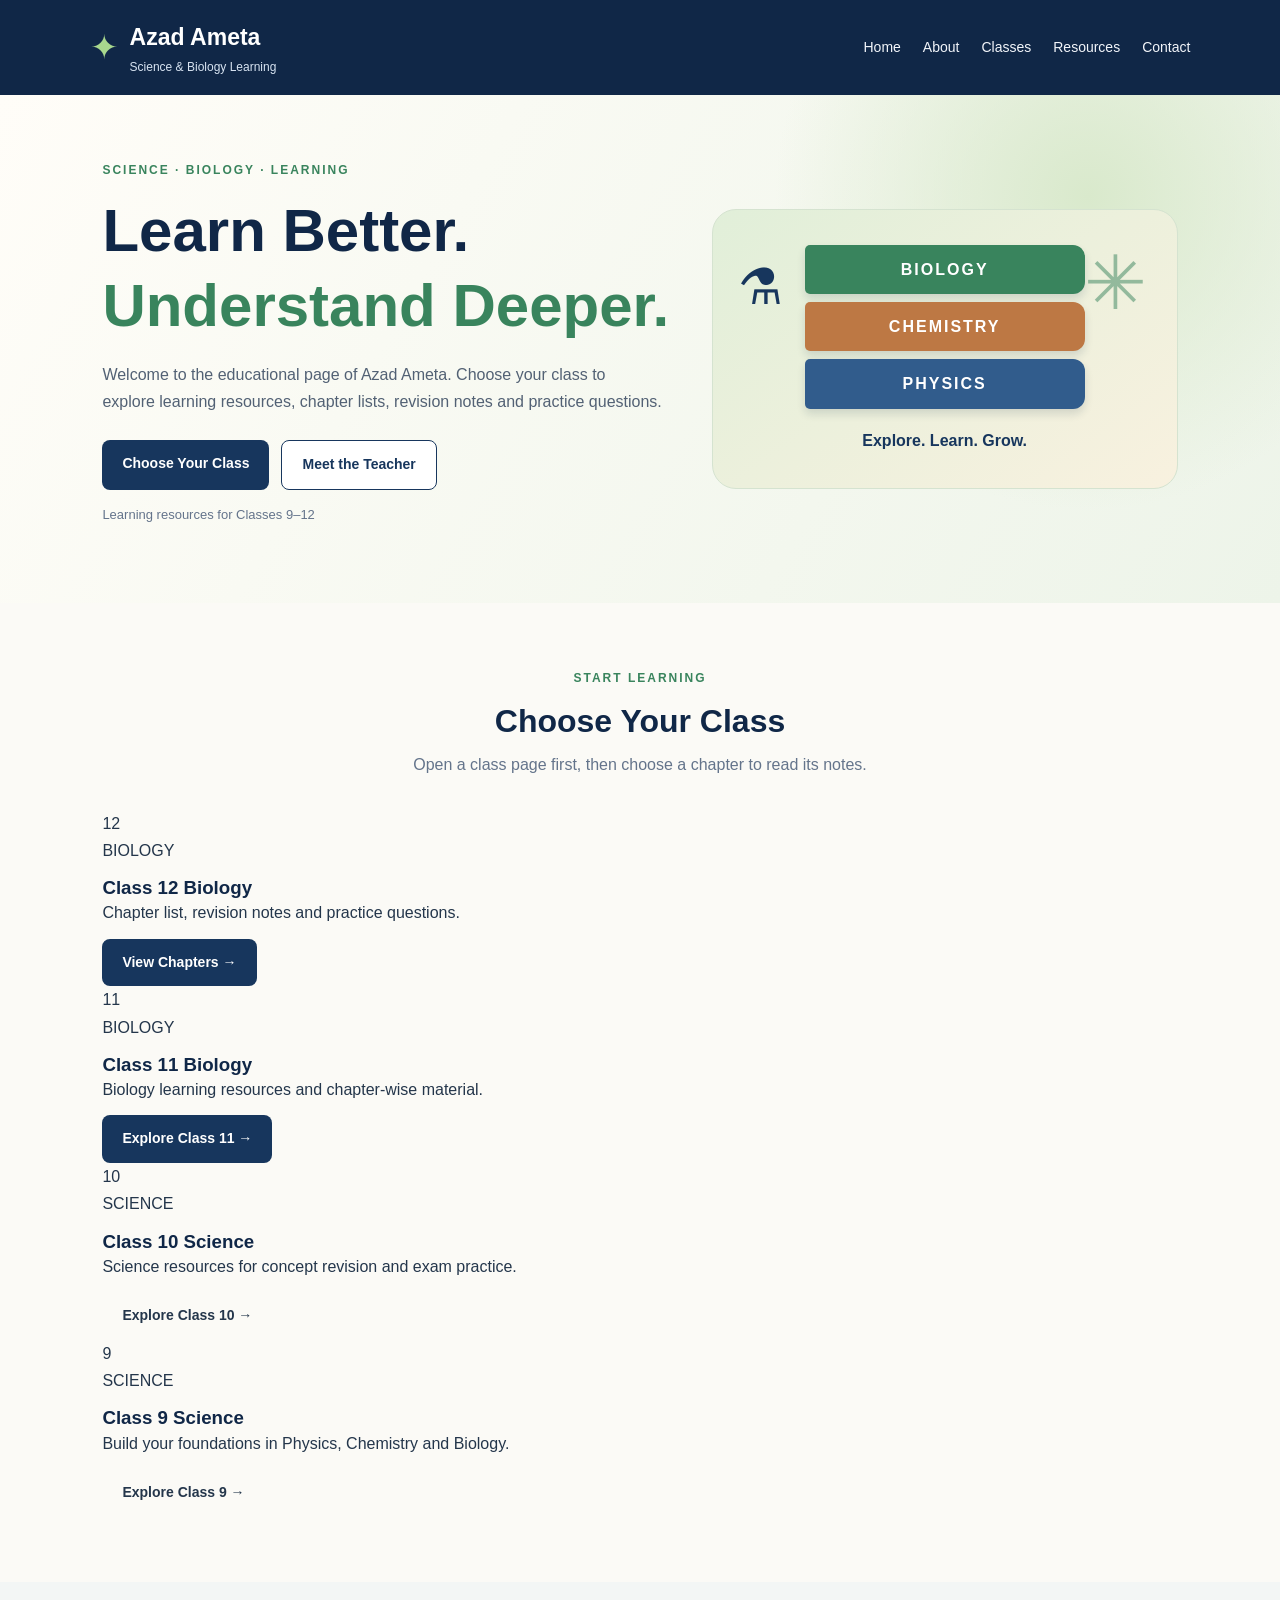
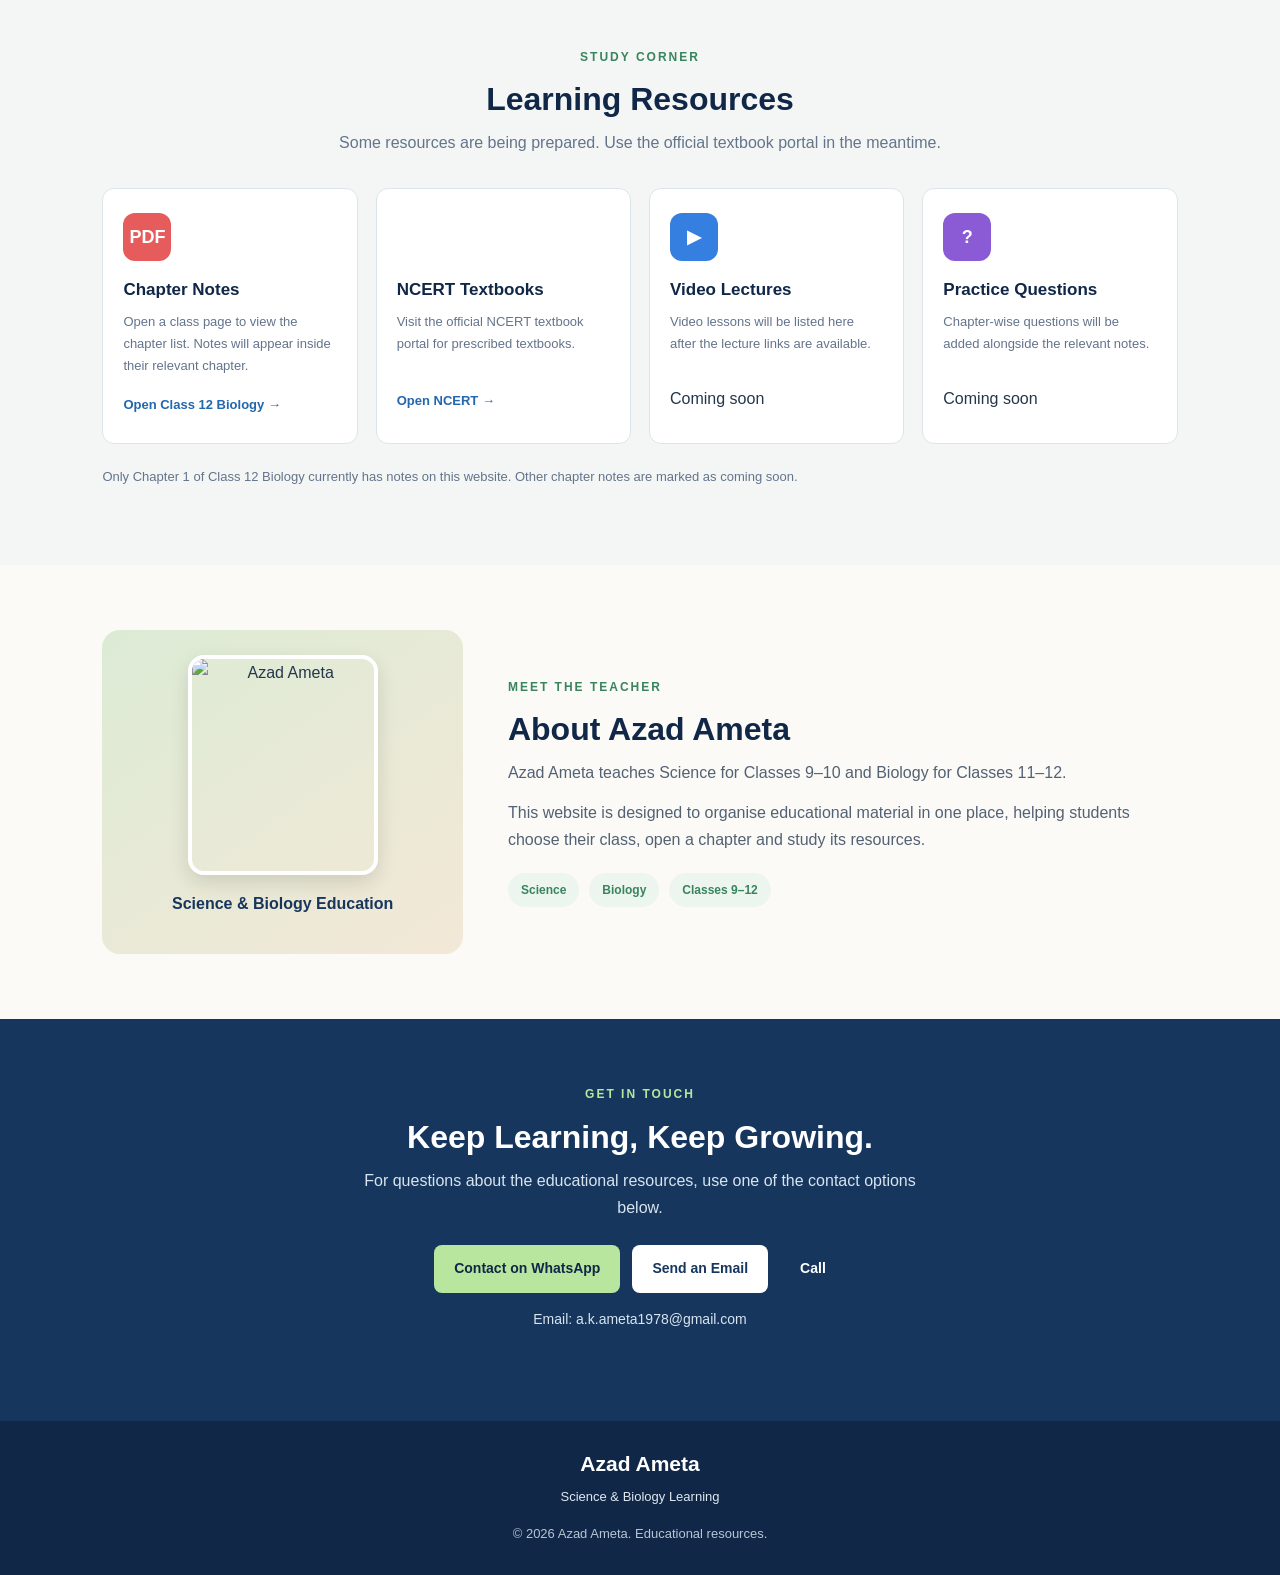
==== index.html @ 843b646a "Add files via upload" ====
<!DOCTYPE html>
<html lang="en">
<head>
    <meta charset="UTF-8">
    <meta name="viewport" content="width=device-width, initial-scale=1.0">
    <title>Azad Ameta | Science &amp; Biology Learning</title>
    <meta name="description" content="Educational resources for Class 9 and 10 Science and Class 11 and 12 Biology by Azad Ameta.">
    <link rel="stylesheet" href="style.css">
</head>
<body>
    <header class="navbar">
        <a class="brand" href="index.html" aria-label="Azad Ameta home">
            <span class="brand-icon" aria-hidden="true">✦</span>
            <span><strong>Azad Ameta</strong><small>Science &amp; Biology Learning</small></span>
        </a>
        <nav class="nav-links" aria-label="Main navigation">
            <a href="#home">Home</a>
            <a href="#about">About</a>
            <a href="#classes">Classes</a>
            <a href="#resources">Resources</a>
            <a href="#contact">Contact</a>
        </nav>
    </header>

    <main>
        <section class="hero" id="home">
            <div class="hero-content">
                <p class="eyebrow">SCIENCE · BIOLOGY · LEARNING</p>
                <h1>Learn Better.<br><span>Understand Deeper.</span></h1>
                <p class="hero-text">Welcome to the educational page of Azad Ameta. Choose your class to explore learning resources, chapter lists, revision notes and practice questions.</p>
                <div class="hero-buttons">
                    <a class="button primary" href="#classes">Choose Your Class</a>
                    <a class="button secondary" href="#about">Meet the Teacher</a>
                </div>
                <p class="hero-note">Learning resources for Classes 9–12</p>
            </div>
            <div class="hero-art" aria-label="Science and Biology themed illustration">
                <span class="orbit" aria-hidden="true">✳</span>
                <div class="book book-one">BIOLOGY</div>
                <div class="book book-two">CHEMISTRY</div>
                <div class="book book-three">PHYSICS</div>
                <span class="science-symbol" aria-hidden="true">⚗</span>
                <p>Explore. Learn. Grow.</p>
            </div>
        </section>

        <section class="section" id="classes">
            <div class="section-heading">
                <p class="eyebrow">START LEARNING</p>
                <h2>Choose Your Class</h2>
                <p>Open a class page first, then choose a chapter to read its notes.</p>
            </div>
            <div class="class-grid">
                <article class="class-card class-biology">
                    <div class="class-number">12</div>
                    <p class="card-kicker">BIOLOGY</p>
                    <h3>Class 12 Biology</h3>
                    <p>Chapter list, revision notes and practice questions.</p>
                    <a class="button primary" href="class12-biology.html">View Chapters <span aria-hidden="true">→</span></a>
                </article>
                <article class="class-card class-biology">
                    <div class="class-number">11</div>
                    <p class="card-kicker">BIOLOGY</p>
                    <h3>Class 11 Biology</h3>
                    <p>Biology learning resources and chapter-wise material.</p>
                    <a class="button primary" href="class11-biology.html">Explore Class 11 <span aria-hidden="true">→</span></a>
                </article>
                <article class="class-card class-science">
                    <div class="class-number">10</div>
                    <p class="card-kicker">SCIENCE</p>
                    <h3>Class 10 Science</h3>
                    <p>Science resources for concept revision and exam practice.</p>
                    <a class="button blue-button" href="class10-science.html">Explore Class 10 <span aria-hidden="true">→</span></a>
                </article>
                <article class="class-card class-science">
                    <div class="class-number">9</div>
                    <p class="card-kicker">SCIENCE</p>
                    <h3>Class 9 Science</h3>
                    <p>Build your foundations in Physics, Chemistry and Biology.</p>
                    <a class="button blue-button" href="class9-science.html">Explore Class 9 <span aria-hidden="true">→</span></a>
                </article>
            </div>
        </section>

        <section class="section resources-section" id="resources">
            <div class="section-heading">
                <p class="eyebrow">STUDY CORNER</p>
                <h2>Learning Resources</h2>
                <p>Some resources are being prepared. Use the official textbook portal in the meantime.</p>
            </div>
            <div class="resource-grid">
                <article class="resource-card">
                    <div class="resource-icon pdf-icon">PDF</div>
                    <h3>Chapter Notes</h3>
                    <p>Open a class page to view the chapter list. Notes will appear inside their relevant chapter.</p>
                    <a class="text-link" href="class12-biology.html">Open Class 12 Biology →</a>
                </article>
                <article class="resource-card">
                    <div class="resource-icon book-icon">✦</div>
                    <h3>NCERT Textbooks</h3>
                    <p>Visit the official NCERT textbook portal for prescribed textbooks.</p>
                    <a class="text-link" href="https://ncert.nic.in/textbook.php" target="_blank" rel="noopener noreferrer">Open NCERT →</a>
                </article>
                <article class="resource-card">
                    <div class="resource-icon video-icon">▶</div>
                    <h3>Video Lectures</h3>
                    <p>Video lessons will be listed here after the lecture links are available.</p>
                    <span class="coming-soon">Coming soon</span>
                </article>
                <article class="resource-card">
                    <div class="resource-icon question-icon">?</div>
                    <h3>Practice Questions</h3>
                    <p>Chapter-wise questions will be added alongside the relevant notes.</p>
                    <span class="coming-soon">Coming soon</span>
                </article>
            </div>
            <p class="notice">Only Chapter 1 of Class 12 Biology currently has notes on this website. Other chapter notes are marked as coming soon.</p>
        </section>

        <section class="section about-section" id="about">
            <div class="about-visual">
                <img src="images/azad-ameta.jpg" alt="Azad Ameta" class="teacher-photo">
                <p>Science &amp; Biology Education</p>
            </div>
            <div class="about-content">
                <p class="eyebrow">MEET THE TEACHER</p>
                <h2>About Azad Ameta</h2>
                <p>Azad Ameta teaches Science for Classes 9–10 and Biology for Classes 11–12.</p>
                <p>This website is designed to organise educational material in one place, helping students choose their class, open a chapter and study its resources.</p>
                <div class="teacher-tags"><span>Science</span><span>Biology</span><span>Classes 9–12</span></div>
            </div>
        </section>

        <section class="contact-section" id="contact">
            <p class="eyebrow">GET IN TOUCH</p>
            <h2>Keep Learning, Keep Growing.</h2>
            <p>For questions about the educational resources, use one of the contact options below.</p>
            <div class="contact-buttons">
                <a class="button light-button" href="https://wa.me/919982940990" target="_blank" rel="noopener noreferrer">Contact on WhatsApp</a>
                <a class="button email-button" href="mailto:a.k.ameta1978@gmail.com">Send an Email</a>
                <a class="button outline-light-button" href="tel:+919982940990">Call</a>
            </div>
            <p class="contact-email">Email: <a href="mailto:a.k.ameta1978@gmail.com">a.k.ameta1978@gmail.com</a></p>
        </section>
    </main>

    <footer class="footer">
        <a class="footer-brand" href="index.html">Azad Ameta</a>
        <p>Science &amp; Biology Learning</p>
        <p class="copyright">© <span class="current-year">2026</span> Azad Ameta. Educational resources.</p>
    </footer>
    <script src="script.js"></script>
</body>
</html>
---- style.css ----
/* General settings */
* {
    margin: 0;
    padding: 0;
    box-sizing: border-box;
}

:root {
    --navy: #17365d;
    --navy-dark: #102747;
    --green: #39845d;
    --light-green: #edf6ee;
    --cream: #fbfaf6;
    --text: #24364b;
    --muted: #64748b;
    --border: #dce5e9;
    --white: #ffffff;
}

html {
    scroll-behavior: smooth;
    scroll-padding-top: 20px;
}

body {
    font-family: Arial, Helvetica, sans-serif;
    background: var(--cream);
    color: var(--text);
    line-height: 1.7;
}

a {
    color: inherit;
    text-decoration: none;
}

h1, h2, h3 {
    line-height: 1.25;
    color: var(--navy-dark);
}

p {
    margin-bottom: 12px;
}

section {
    scroll-margin-top: 20px;
}

/* Navigation bar */
.navbar {
    background: var(--navy-dark);
    color: var(--white);
    padding: 18px 7%;
    display: flex;
    justify-content: space-between;
    align-items: center;
    gap: 24px;
    flex-wrap: wrap;
}

.brand {
    display: flex;
    align-items: center;
    gap: 12px;
}

.brand-icon {
    font-size: 34px;
    color: #a8d88e;
}

.brand strong {
    display: block;
    font-size: 23px;
}

.brand small {
    display: block;
    color: #d7e3f1;
    font-size: 12px;
}

.navbar nav {
    display: flex;
    gap: 22px;
    flex-wrap: wrap;
}

.navbar nav a {
    font-size: 14px;
    color: #f2f5fa;
    transition: color 0.2s;
}

.navbar nav a:hover {
    color: #b9e69f;
}

/* Hero section */
.hero {
    min-height: 440px;
    padding: 65px 8%;
    display: grid;
    grid-template-columns: 1.1fr 0.9fr;
    align-items: center;
    gap: 40px;
    background:
        radial-gradient(circle at 85% 20%, #d9e9cc 0, transparent 27%),
        linear-gradient(120deg, #fffdf8, #edf4e9);
    overflow: hidden;
}

.hero-content {
    max-width: 650px;
}

.eyebrow {
    color: var(--green);
    font-size: 12px;
    font-weight: bold;
    letter-spacing: 2px;
    margin-bottom: 12px;
}

.hero h1 {
    font-size: clamp(38px, 5vw, 60px);
    margin-bottom: 18px;
}

.hero h1 span {
    color: var(--green);
}

.hero-text {
    max-width: 560px;
    color: #526174;
    font-size: 16px;
}

.hero-buttons {
    display: flex;
    gap: 12px;
    flex-wrap: wrap;
    margin: 25px 0 14px;
}

.button {
    display: inline-block;
    padding: 12px 20px;
    border-radius: 8px;
    font-weight: bold;
    font-size: 14px;
    text-align: center;
    transition: transform 0.2s, background 0.2s;
}

.button:hover {
    transform: translateY(-2px);
}

.primary {
    color: var(--white);
    background: var(--navy);
}

.primary:hover {
    background: var(--green);
}

.secondary {
    border: 1px solid var(--navy);
    color: var(--navy);
    background: var(--white);
}

.hero-note {
    font-size: 13px;
    color: var(--muted);
}

/* Decorative science illustration made with CSS */
.hero-art {
    min-height: 280px;
    position: relative;
    border-radius: 24px;
    background: linear-gradient(145deg, #e1efd9, #f8f1df);
    border: 1px solid #d5e3d0;
    display: flex;
    flex-direction: column;
    justify-content: center;
    align-items: center;
    gap: 8px;
    padding: 25px;
}

.orbit {
    font-size: 75px;
    color: var(--green);
    position: absolute;
    top: 10px;
    right: 30px;
    opacity: 0.5;
}

.book {
    width: min(80%, 280px);
    padding: 11px;
    border-radius: 5px 12px 12px 5px;
    color: var(--white);
    text-align: center;
    font-weight: bold;
    letter-spacing: 2px;
    box-shadow: 0 5px 8px #18334a24;
}

.book-one {
    background: #39845d;
}

.book-two {
    background: #bd7844;
}

.book-three {
    background: #315c8c;
}

.science-symbol {
    position: absolute;
    left: 25px;
    top: 35px;
    font-size: 50px;
    color: var(--navy);
}

.hero-art p {
    margin: 10px 0 0;
    color: var(--navy);
    font-weight: bold;
}

/* Common section styles */
.section {
    padding: 65px 8%;
}

.section-heading {
    text-align: center;
    margin-bottom: 32px;
}

.section-heading h2,
.about-content h2,
.contact-section h2 {
    font-size: 32px;
    margin-bottom: 10px;
}

.section-heading > p:last-child {
    color: var(--muted);
}

/* Subject cards */
.subject-grid {
    display: grid;
    grid-template-columns: repeat(2, minmax(0, 1fr));
    gap: 22px;
}

.subject-card {
    display: flex;
    align-items: flex-start;
    gap: 20px;
    padding: 28px;
    border: 1px solid var(--border);
    border-radius: 14px;
    background: var(--white);
}

.biology {
    background: var(--light-green);
    border-color: #cce3ce;
}

.science {
    background: #edf5fc;
    border-color: #cddff2;
}

.subject-icon {
    flex-shrink: 0;
    width: 58px;
    height: 58px;
    display: grid;
    place-items: center;
    border-radius: 50%;
    color: var(--white);
    background: var(--green);
    font-size: 28px;
}

.science .subject-icon {
    background: #397fbd;
}

.subject-card h3 {
    font-size: 20px;
}

.subject-name {
    color: var(--green);
    font-weight: bold;
    margin: 4px 0 12px;
}

.subject-card ul {
    padding-left: 20px;
    margin-bottom: 16px;
    color: #526174;
    font-size: 14px;
}

.text-link {
    display: inline-block;
    color: #2367ad;
    font-size: 13px;
    font-weight: bold;
    margin: 5px 12px 3px 0;
}

.text-link:hover {
    color: var(--green);
    text-decoration: underline;
}

/* Study resources */
.resources-section {
    background: #f3f6f5;
}

.resource-grid {
    display: grid;
    grid-template-columns: repeat(4, minmax(0, 1fr));
    gap: 18px;
}

.resource-card {
    background: var(--white);
    border: 1px solid var(--border);
    border-radius: 12px;
    padding: 24px 20px;
    transition: transform 0.2s, box-shadow 0.2s;
}

.resource-card:hover {
    transform: translateY(-4px);
    box-shadow: 0 12px 24px #10274710;
}

.resource-icon {
    width: 48px;
    height: 48px;
    border-radius: 12px;
    display: grid;
    place-items: center;
    color: var(--white);
    font-size: 18px;
    font-weight: bold;
    margin-bottom: 18px;
}

.pdf-icon {
    background: #e65b5b;
}

.video-icon {
    background: #347fe0;
}

.question-icon {
    background: #8b5bd6;
}

.material-icon {
    background: var(--green);
}

.resource-card h3 {
    font-size: 17px;
    margin-bottom: 10px;
}

.resource-card p {
    color: var(--muted);
    font-size: 13px;
    min-height: 62px;
}

.notice {
    font-size: 13px;
    color: var(--muted);
    margin-top: 22px;
}

/* Teacher profile */
.about-section {
    display: grid;
    grid-template-columns: 0.7fr 1.3fr;
    gap: 45px;
    align-items: center;
}

.about-visual {
    min-height: 260px;
    border-radius: 18px;
    background: linear-gradient(145deg, #dcebd5, #f3e8d7);
    display: flex;
    flex-direction: column;
    align-items: center;
    justify-content: center;
    padding: 25px;
    text-align: center;
}

.profile-placeholder {
    width: 135px;
    height: 135px;
    border-radius: 50%;
    background: var(--navy);
    color: var(--white);
    display: grid;
    place-items: center;
    font-size: 42px;
    font-weight: bold;
    border: 6px solid #ffffffb8;
    margin-bottom: 15px;
}

.about-visual p {
    font-weight: bold;
    color: var(--navy);
}

.about-content > p:not(.eyebrow) {
    color: #526174;
}

.teacher-tags {
    display: flex;
    flex-wrap: wrap;
    gap: 10px;
    margin-top: 20px;
}

.teacher-tags span {
    background: var(--light-green);
    color: var(--green);
    border-radius: 20px;
    padding: 7px 13px;
    font-size: 12px;
    font-weight: bold;
}

/* Contact section */
.contact-section {
    text-align: center;
    background: var(--navy);
    color: var(--white);
    padding: 65px 8%;
}

.contact-section h2 {
    color: var(--white);
}

.contact-section .eyebrow {
    color: #b9e69f;
}

.contact-section > p:not(.eyebrow) {
    max-width: 600px;
    margin: 0 auto 24px;
    color: #d8e4f0;
}

.light-button {
    background: #b9e69f;
    color: var(--navy-dark);
}

.light-button:hover {
    background: var(--white);
}

/* Footer */
.footer {
    text-align: center;
    background: var(--navy-dark);
    color: #e0e8f1;
    padding: 25px 8%;
}

.footer-brand {
    color: var(--white);
    font-size: 21px;
    font-weight: bold;
}

.footer p {
    font-size: 13px;
    margin: 5px 0;
}

.copyright {
    color: #b7c5d6;
    margin-top: 15px !important;
}

/* Mobile and tablet layout */
@media (max-width: 950px) {
    .navbar {
        justify-content: center;
    }

    .navbar nav {
        justify-content: center;
        gap: 14px;
    }

    .hero {
        grid-template-columns: 1fr;
        padding: 45px 6%;
    }

    .hero-art {
        min-height: 240px;
    }

    .resource-grid {
        grid-template-columns: repeat(2, minmax(0, 1fr));
    }

    .about-section {
        grid-template-columns: 1fr;
    }

    .about-visual {
        min-height: 210px;
    }
}

@media (max-width: 600px) {
    .navbar {
        padding: 18px 5%;
    }

    .navbar nav {
        gap: 10px 16px;
    }

    .navbar nav a {
        font-size: 12px;
    }

    .brand strong {
        font-size: 21px;
    }

    .hero {
        padding: 38px 6%;
    }

    .hero h1 {
        font-size: 38px;
    }

    .hero-art {
        min-height: 220px;
    }

    .section {
        padding: 45px 6%;
    }

    .section-heading h2,
    .about-content h2,
    .contact-section h2 {
        font-size: 27px;
    }

    .subject-grid,
    .resource-grid {
        grid-template-columns: 1fr;
    }

    .subject-card {
        padding: 20px;
        gap: 14px;
    }

    .subject-icon {
        width: 45px;
        height: 45px;
        font-size: 22px;
    }

    .subject-card h3 {
        font-size: 18px;
    }

    .resource-card p {
        min-height: auto;
    }

    .contact-section {
        padding: 45px 6%;
    }
}
/* Contact buttons */
.contact-buttons {
    display: flex;
    justify-content: center;
    align-items: center;
    flex-wrap: wrap;
    gap: 12px;
    margin: 24px 0 15px;
}

.email-button {
    background: #ffffff;
    color: #17365d;
}

.email-button:hover {
    background: #edf6ee;
}

.contact-email {
    font-size: 14px;
    overflow-wrap: anywhere;
}
.teacher-photo {
    width: 190px;
    height: 220px;
    object-fit: cover;
    object-position: center 25%;
    border-radius: 16px;
    border: 4px solid white;
    box-shadow: 0 8px 20px rgba(0, 0, 0, 0.12);
    margin-bottom: 15px;
}

.about-visual {
    min-height: 300px;
    border-radius: 18px;
    background: linear-gradient(145deg, #dcebd5, #f3e8d7);
    display: flex;
    flex-direction: column;
    align-items: center;
    justify-content: center;
    padding: 25px;
    text-align: center;
}
/* Chapter Notes Section */
.chapter-notes {
    background: #f3f6f5;
}

.notes-content {
    max-width: 850px;
    margin: 0 auto;
}

.notes-block {
    background: #ffffff;
    border: 1px solid #dce5e9;
    border-radius: 12px;
    padding: 25px;
    margin-bottom: 20px;
}

.notes-block h3 {
    color: #17365d;
    font-size: 21px;
    margin-bottom: 15px;
}

.notes-block h4 {
    color: #39845d;
    margin: 15px 0 8px;
}

.notes-block p {
    color: #526174;
    margin-bottom: 12px;
}

.notes-block ul {
    padding-left: 22px;
    color: #526174;
}

.notes-block li {
    margin-bottom: 10px;
}

.revision-box {
    background: #edf6ee;
    border-color: #cce3ce;
}

.revision-box p {
    font-weight: bold;
    color: #245b3d;
    margin-bottom: 6px;
}

.notes-block details {
    border-top: 1px solid #dce5e9;
    padding: 14px 0;
}

.notes-block summary {
    color: #17365d;
    font-weight: bold;
    cursor: pointer;
}

.notes-block details p {
    margin: 12px 0 0;
}

.official-resource {
    background: #17365d;
    color: #ffffff;
    padding: 28px;
    border-radius: 12px;
    text-align: center;
    margin-top: 25px;
}

.official-resource h3 {
    color: #ffffff;
    margin-bottom: 10px;
}

.official-resource p {
    color: #e0e8f1;
}

.notes-disclaimer {
    font-size: 12px;
    color: #64748b;
    margin-top: 18px;
}
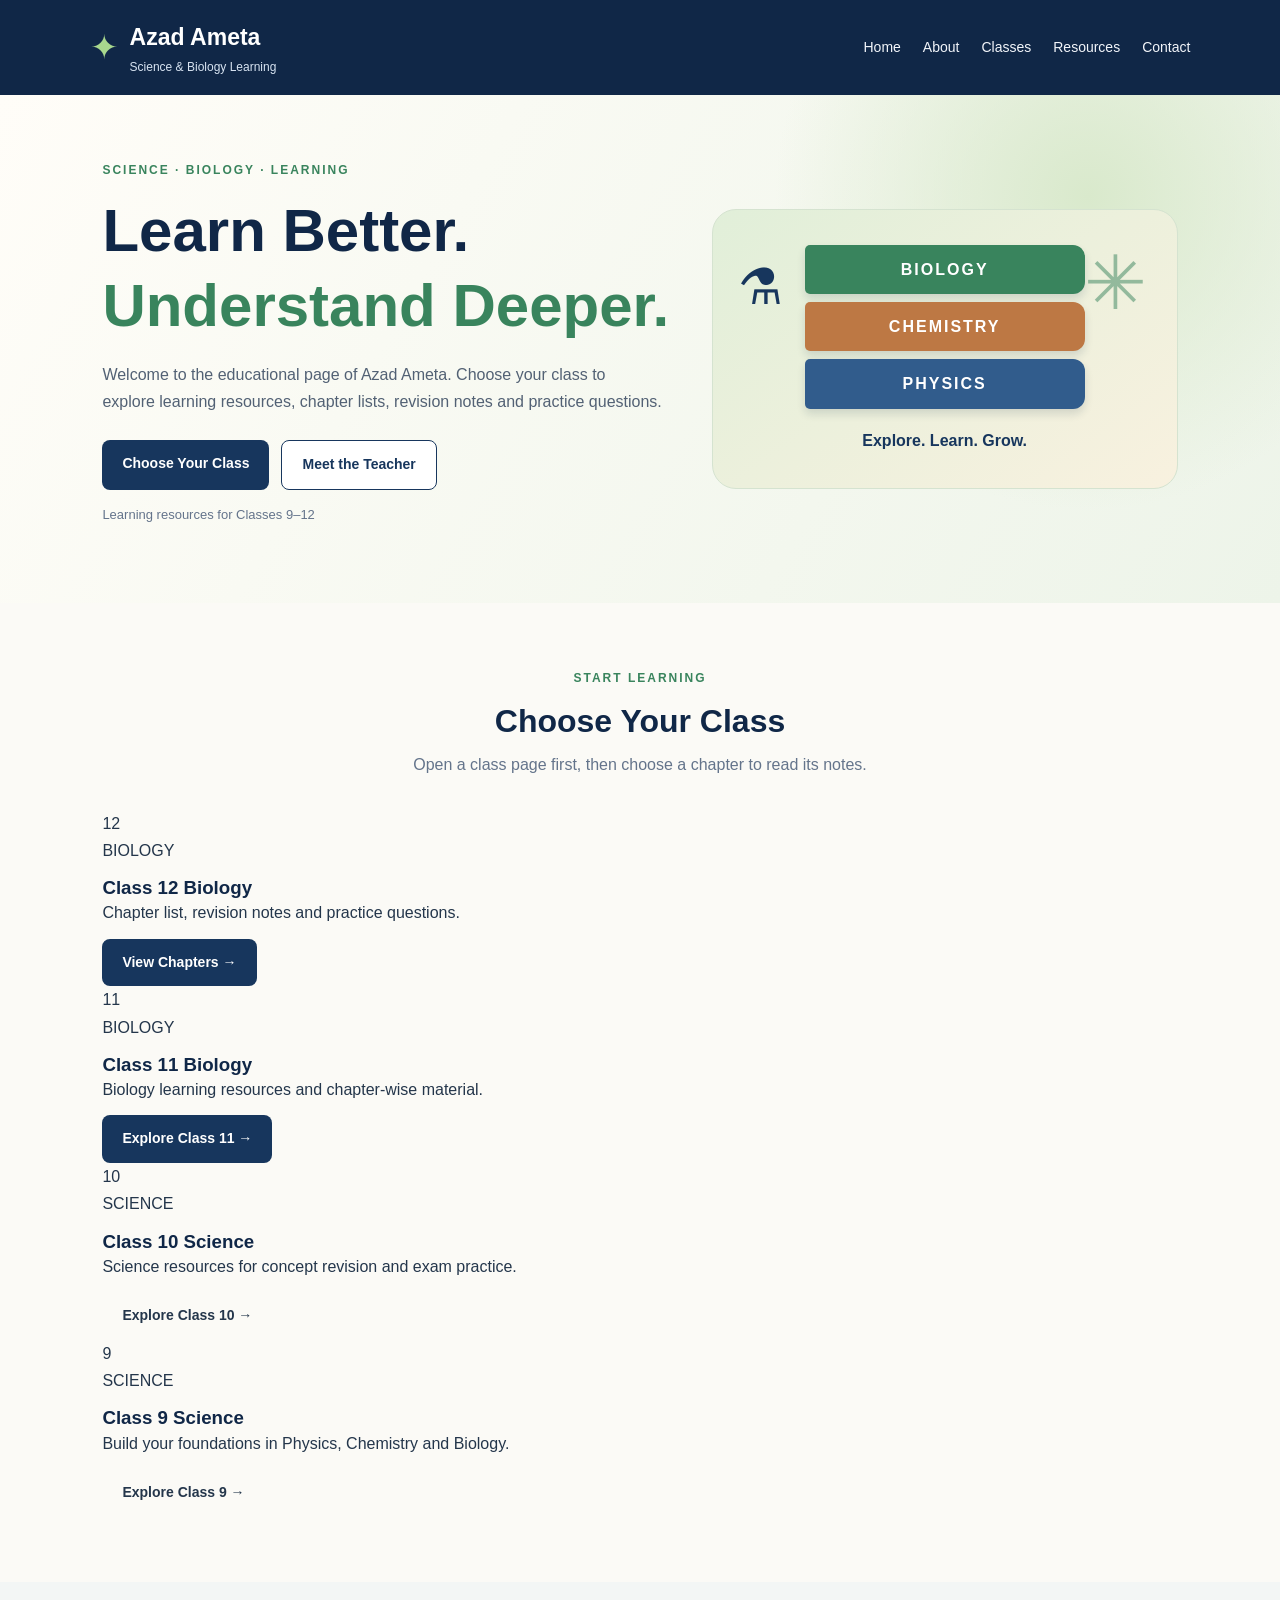
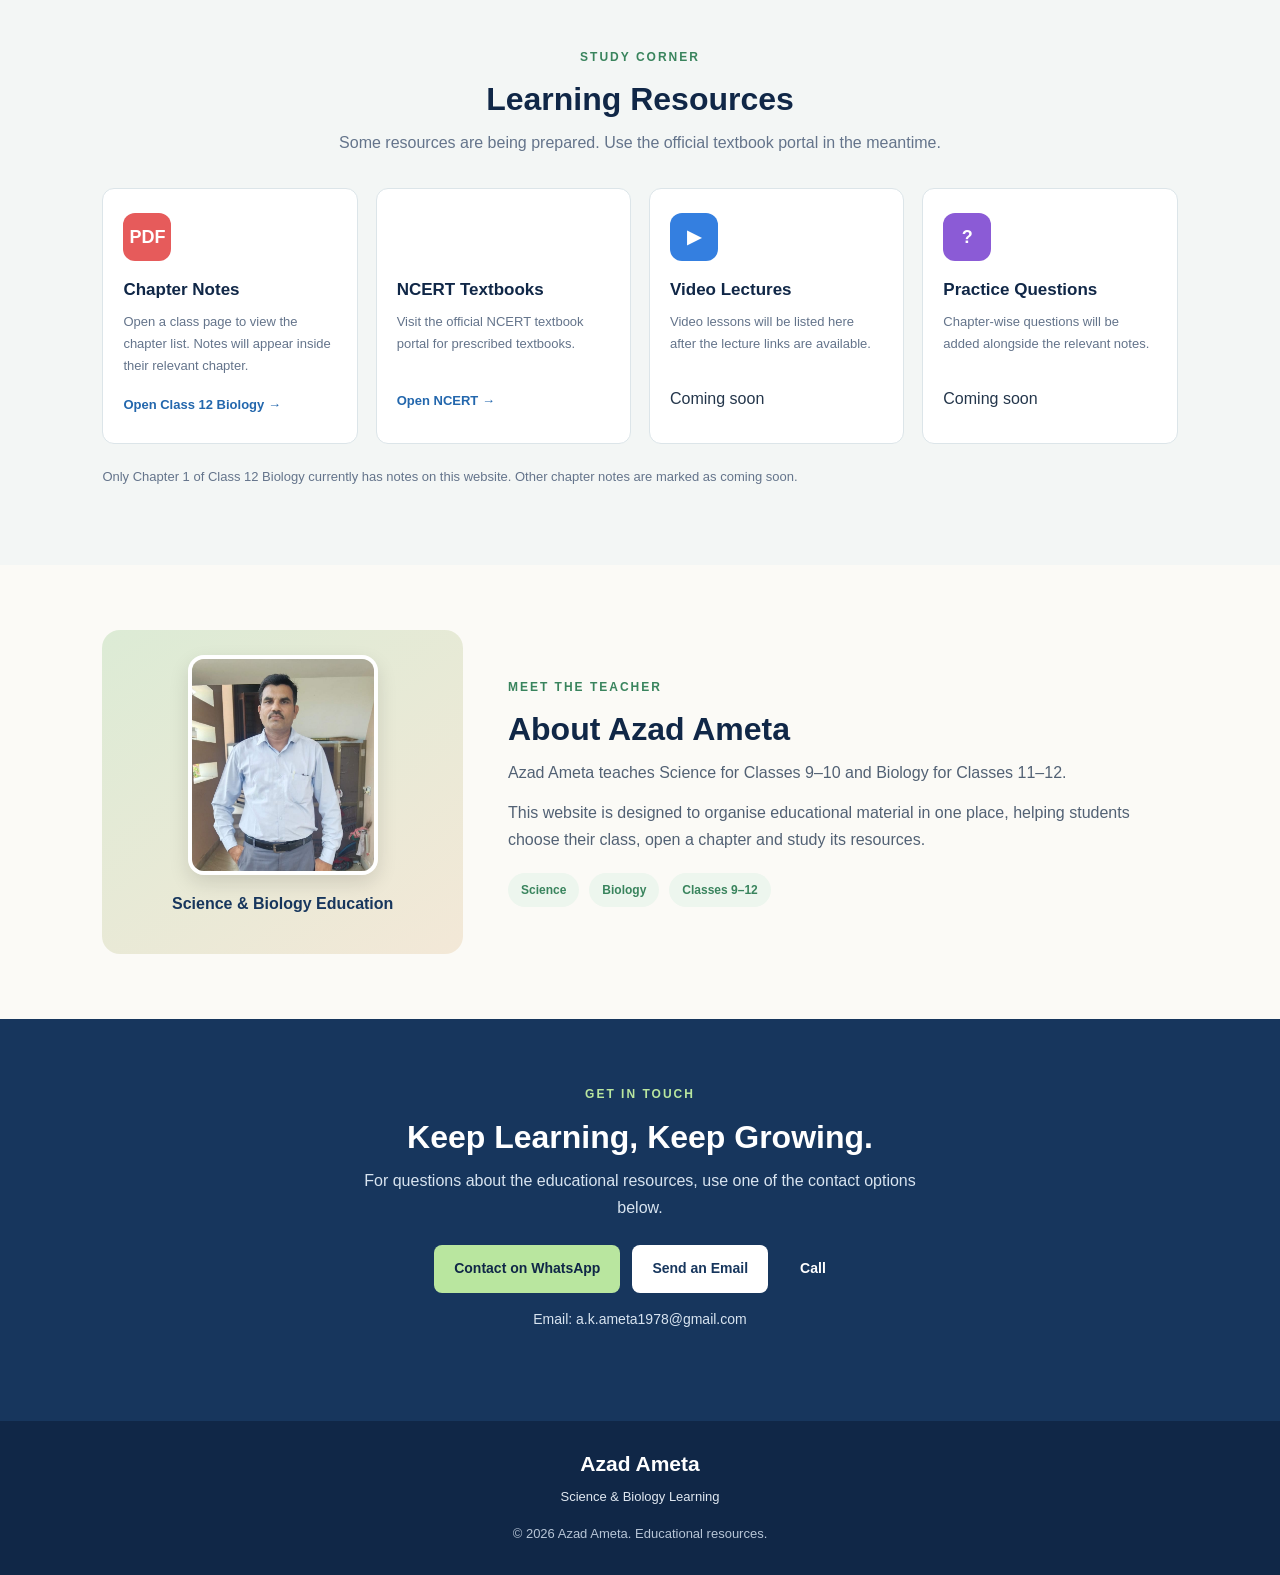
==== commit abee5f68: "fix teacher photo" ====
--- a/index.html
+++ b/index.html
@@ -119,7 +119,7 @@
 
         <section class="section about-section" id="about">
             <div class="about-visual">
-                <img src="images/azad-ameta.jpg" alt="Azad Ameta" class="teacher-photo">
+                <img src="azad-ameta.jpg" alt="Azad Ameta" class="teacher-photo">
                 <p>Science &amp; Biology Education</p>
             </div>
             <div class="about-content">
@@ -151,4 +151,4 @@
     </footer>
     <script src="script.js"></script>
 </body>
-</html>+</html>
